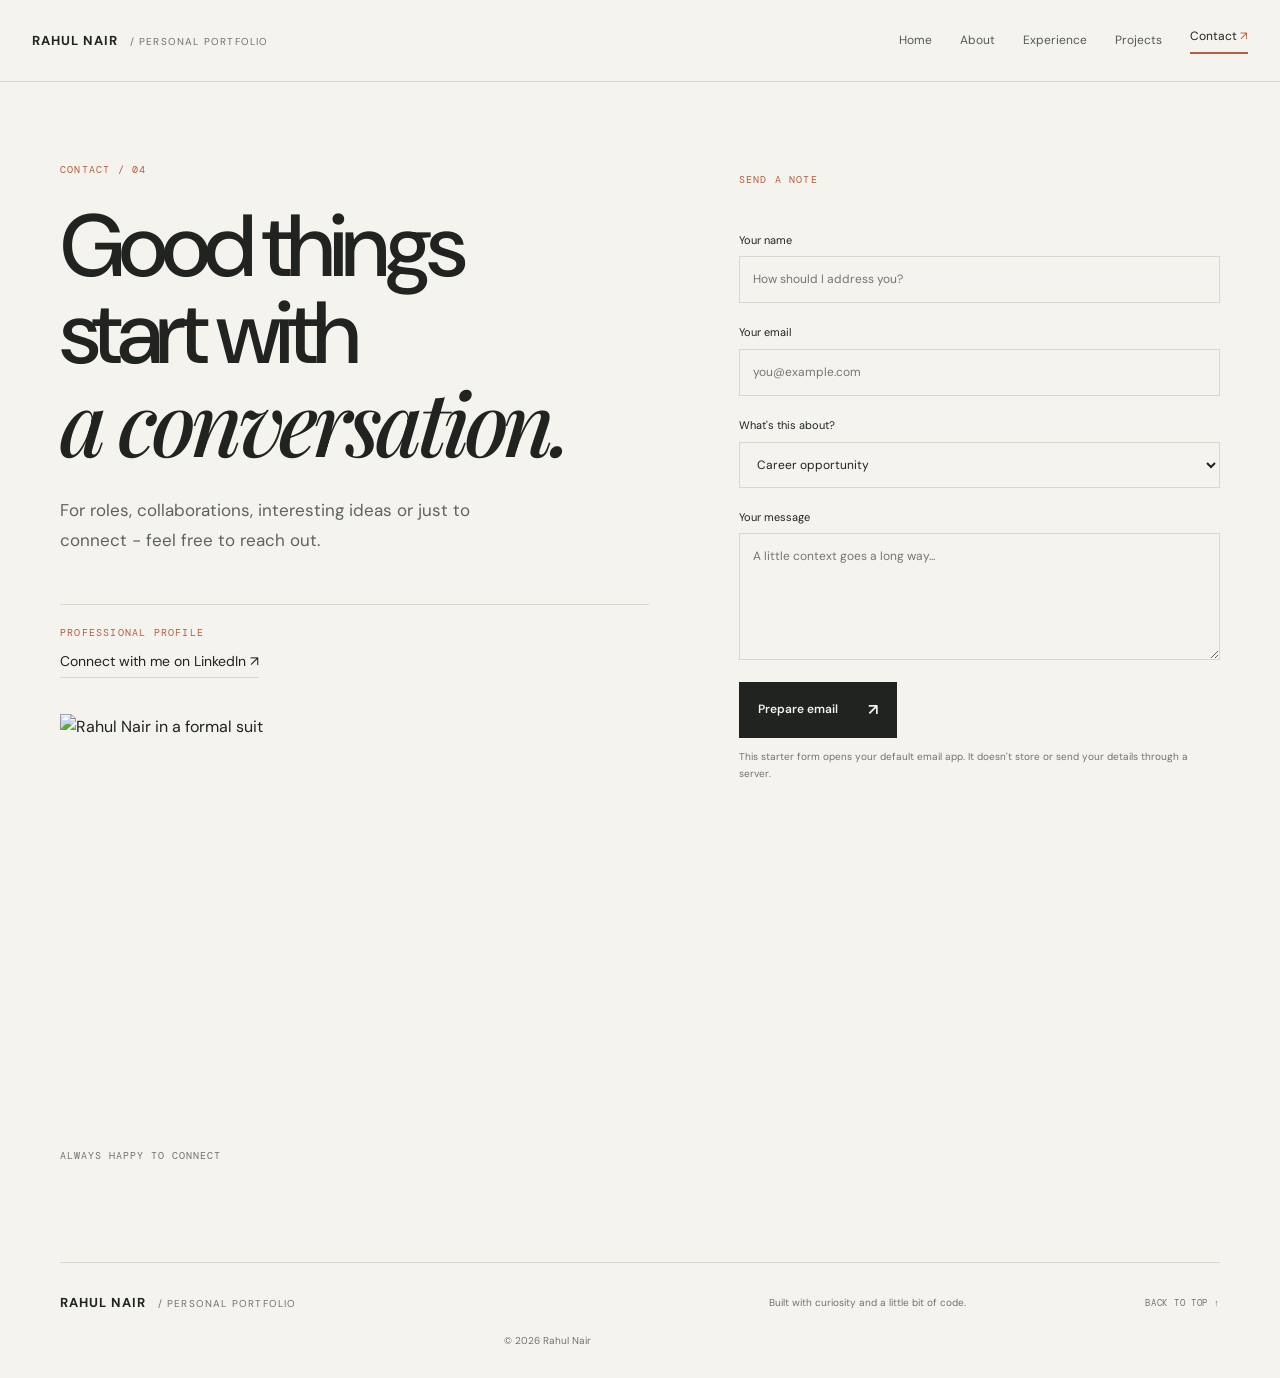
==== contact.html @ b7f95f5c "Add files via upload" ====
<!doctype html><html lang="en"><head><meta charset="utf-8"><meta name="viewport" content="width=device-width, initial-scale=1"><meta name="description" content="Contact Rahul Nair about opportunities, projects and ideas."><title>Contact - Rahul Nair</title><link rel="stylesheet" href="styles.css"><script defer src="script.js"></script></head><body>
<header class="site-header"><a class="wordmark" href="index.html">RAHUL NAIR<span> / PERSONAL PORTFOLIO</span></a><button class="menu-toggle" aria-label="Toggle navigation" aria-expanded="false">Menu <span>＋</span></button><nav class="nav"><a href="index.html">Home</a><a href="about.html">About</a><a href="experience.html">Experience</a><a href="projects.html">Projects</a><a class="active" href="contact.html">Contact <span>↗</span></a></nav></header>
<main><section class="page-wrap contact-layout"><div class="contact-intro"><p class="section-kicker">CONTACT / 04</p><h1>Good things<br>start with<br><em>a conversation.</em></h1><p class="page-lede">For roles, collaborations, interesting ideas or just to connect - feel free to reach out.</p><div class="contact-direct"><span>PROFESSIONAL PROFILE</span><a href="https://www.linkedin.com/in/rahul-nair-haridas11820/" target="_blank" rel="noopener noreferrer">Connect with me on LinkedIn ↗</a></div><figure class="contact-photo"><img src="assets/rahul-formal-portrait.jpg" alt="Rahul Nair in a formal suit"><figcaption>Always happy to connect</figcaption></figure></div><div class="contact-form-wrap"><p class="section-kicker">SEND A NOTE</p><form id="contact-form"><label for="name">Your name</label><input id="name" name="name" autocomplete="name" required placeholder="How should I address you?"><label for="email">Your email</label><input id="email" name="email" type="email" autocomplete="email" required placeholder="you@example.com"><label for="topic">What's this about?</label><select id="topic" name="topic"><option>Career opportunity</option><option>Project or collaboration</option><option>Networking</option><option>Something else</option></select><label for="message">Your message</label><textarea id="message" name="message" rows="5" required placeholder="A little context goes a long way..."></textarea><button class="button button-dark" type="submit">Prepare email <span>↗</span></button><p class="form-help">This starter form opens your default email app. It doesn't store or send your details through a server.</p><p id="form-status" class="form-status" role="status"></p></form></div></section></main>
<footer class="site-footer page-wrap"><a class="wordmark" href="index.html">RAHUL NAIR<span> / PERSONAL PORTFOLIO</span></a><p>Built with curiosity and a little bit of code.</p><a href="#top" class="back-top">BACK TO TOP ↑</a><small>© <span data-year></span> Rahul Nair</small></footer></body></html>
---- styles.css ----
@import url('https://fonts.googleapis.com/css2?family=DM+Mono:wght@400;500&family=DM+Sans:wght@400;500;600;700&family=Playfair+Display:ital,wght@0,500;0,600;1,500;1,600&display=swap');
:root{--paper:#f5f3ee;--ink:#20231f;--muted:#6f736b;--line:#d9d8d0;--green:#344a3d;--lime:#d6e3a2;--rust:#b35e40;--serif:'Playfair Display',Georgia,serif;--sans:'DM Sans',Arial,sans-serif;--mono:'DM Mono',monospace}*{box-sizing:border-box}html{scroll-behavior:smooth}body{margin:0;background:var(--paper);color:var(--ink);font-family:var(--sans);line-height:1.65;-webkit-font-smoothing:antialiased}a{color:inherit;text-decoration:none}button,input,select,textarea{font:inherit}.page-wrap{width:min(1160px,calc(100% - 64px));margin-inline:auto}.site-header{height:82px;padding:0 32px;border-bottom:1px solid var(--line);display:flex;align-items:center;justify-content:space-between;gap:24px}.wordmark{font-size:13px;font-weight:700;letter-spacing:.08em;white-space:nowrap}.wordmark span{font-size:10px;color:var(--muted);font-weight:400;letter-spacing:.12em;margin-left:7px}.nav{display:flex;align-items:center;gap:28px;font-size:12px;color:#555a53}.nav a{transition:color .2s}.nav a:hover,.nav a.active{color:var(--ink)}.nav a.active:after{content:'';display:block;height:2px;background:var(--rust);margin-top:5px}.nav a span{color:var(--rust)}.menu-toggle{display:none;background:none;border:0}.hero{padding-top:90px;padding-bottom:34px}.eyebrow,.section-kicker,.hero-note,.timeline-meta,.project-meta,.art-label,.art-foot,.contact-direct>span,.credential>span,.project-status{font-family:var(--mono);font-size:10px;letter-spacing:.12em}.eyebrow{display:flex;align-items:center;gap:10px;color:var(--muted)}.status-dot{width:7px;height:7px;background:#71865c;border-radius:50%;display:inline-block}.hero h1,.page-hero h1,.contact-intro h1{font-size:clamp(56px,8.5vw,112px);font-weight:500;line-height:.99;letter-spacing:-.065em;margin:36px 0 30px}.hero h1 em,.page-hero h1 em,.contact-intro h1 em,h2 em{font-family:var(--serif);font-weight:500;letter-spacing:-.06em}.hero-bottom{display:flex;justify-content:space-between;align-items:flex-end;gap:36px;margin-top:42px}.hero-intro{max-width:430px;color:#565c54;font-size:17px;line-height:1.75;margin:0}.hero-links{display:flex;align-items:center;gap:22px;flex-wrap:wrap}.button{display:inline-flex;align-items:center;justify-content:center;gap:30px;padding:14px 18px;font-size:12px;font-weight:600;border:1px solid var(--ink);transition:background .2s,color .2s,transform .2s}.button span{font-size:16px}.button-dark{background:var(--ink);color:var(--paper)}.button-dark:hover{background:var(--green);transform:translateY(-2px)}.text-link,.arrow-link{font-size:12px;border-bottom:1px solid var(--line);padding-bottom:5px}.text-link span,.arrow-link span{color:var(--rust);margin-left:7px}.hero-note{display:flex;justify-content:space-between;color:#81847b;border-top:1px solid var(--line);padding-top:19px;margin-top:80px}.intro-band{background:var(--green);color:var(--paper);padding:88px 0}.band-grid{display:grid;grid-template-columns:1fr 2fr;gap:50px}.section-kicker{color:var(--rust);margin:0 0 22px}.intro-band .section-kicker{color:var(--lime)}h2{font-size:clamp(35px,5vw,58px);font-weight:500;line-height:1.1;letter-spacing:-.055em;margin:0 0 24px} .intro-band p:not(.section-kicker){max-width:610px;color:#d0d5ce;line-height:1.85}.intro-band .arrow-link{display:inline-block;margin-top:16px;border-color:#738276}.intro-band .arrow-link span{color:var(--lime)}.section-pad{padding-top:100px;padding-bottom:100px}.section-heading{display:flex;justify-content:space-between;align-items:flex-end;gap:40px;margin-bottom:38px}.section-heading h2{margin-bottom:0}.muted{color:var(--muted)}.max-copy{max-width:310px;font-size:14px}.interest-grid{display:grid;grid-template-columns:repeat(3,1fr);border-top:1px solid var(--line);border-bottom:1px solid var(--line)}.interest-card{padding:26px 28px 30px 0;position:relative;min-height:280px}.interest-card+.interest-card{border-left:1px solid var(--line);padding-left:28px}.card-index{font:10px var(--mono);color:var(--rust)}.line-icon{font-size:26px;color:var(--green);margin:26px 0 15px}.interest-card h3,.values-grid h3{font-size:19px;font-weight:600;margin:0 0 10px}.interest-card p,.values-grid p{font-size:13px;color:var(--muted);line-height:1.8;max-width:280px}.interest-card>a{font-size:11px;display:inline-block;margin-top:10px}.interest-card>a span{color:var(--rust);margin-left:8px}.quote-band{background:#e8e6de;padding:72px 0}.quote-inner{max-width:850px}.quote-inner blockquote{font:clamp(28px,4vw,46px)/1.3 var(--serif);letter-spacing:-.04em;margin:15px 0 20px;max-width:780px}.closing-cta{display:flex;justify-content:space-between;align-items:center;padding-top:85px;padding-bottom:85px}.closing-cta h2{margin:0}.site-footer{border-top:1px solid var(--line);padding-top:22px;padding-bottom:28px;display:grid;grid-template-columns:1fr 1fr auto;align-items:center;gap:12px}.site-footer p,.site-footer small{font-size:10px;color:var(--muted)}.site-footer p{text-align:center}.site-footer small{text-align:right}.back-top{font:9px var(--mono);letter-spacing:.08em;color:var(--muted)}.page-hero{padding-top:92px;padding-bottom:65px;border-bottom:1px solid var(--line)}.page-hero h1{font-size:clamp(54px,7vw,88px);margin:22px 0}.page-lede{max-width:600px;font-size:17px;color:#5e635b;line-height:1.8}.two-column-section{display:grid;grid-template-columns:1fr 2fr;gap:50px;padding-top:75px;padding-bottom:95px}.prose{max-width:700px}.prose p{color:#5c6159;font-size:15px;line-height:1.95}.prose .lead-paragraph{font:clamp(23px,3vw,32px)/1.5 var(--serif);color:var(--ink);margin-top:0}.soft-section{background:#ebe9e1}.values-grid{display:grid;grid-template-columns:repeat(3,1fr);gap:36px;margin-top:36px}.values-grid article{border-top:1px solid #c9c9bf;padding-top:18px}.values-grid article>span{font:10px var(--mono);color:var(--rust)}.values-grid h3{margin-top:28px}.section-pad>.button{margin-top:36px}.timeline-section{display:grid;grid-template-columns:1fr 2fr;gap:50px;padding-top:75px;padding-bottom:90px}.timeline-label .muted{font-size:13px}.timeline-item{padding:0 0 35px;margin-bottom:35px;border-bottom:1px solid var(--line)}.timeline-item:last-child{margin-bottom:0}.timeline-meta{display:flex;justify-content:space-between;gap:18px;color:var(--rust);font-size:9px}.timeline-item h2{font-size:28px;letter-spacing:-.04em;margin:18px 0 10px}.timeline-item .at{font:italic 20px var(--serif);color:var(--muted)}.timeline-item p,.timeline-item li{font-size:13px;color:#62675f;line-height:1.85}.timeline-item ul{padding-left:18px}.credentials-grid{display:grid;grid-template-columns:1fr 1fr;gap:60px;margin-top:35px}.credentials-grid h2{font-size:28px}.credential{border-top:1px solid #c9c9bf;padding:16px 0}.credential>span{color:var(--rust)}.credential h3{font-size:16px;font-weight:600;margin:8px 0}.credential p{font-size:13px;color:var(--muted);margin:0;line-height:1.7}.note-box{font-size:12px;color:#656a61;background:#f5f3ee;border-left:2px solid var(--rust);padding:15px 18px;margin-top:30px}.projects-grid{display:grid;grid-template-columns:1fr 1fr;gap:24px;padding-top:55px;padding-bottom:60px}.project-card{border:1px solid var(--line);background:#f8f7f2}.project-feature{grid-column:span 2;display:grid;grid-template-columns:1fr 1fr}.project-art{min-height:270px;position:relative;overflow:hidden;padding:20px;display:flex;flex-direction:column;justify-content:space-between;color:#f4f1e8}.art-forest{background:#344a3d;min-height:360px}.art-paper{background:#d9d2bf;color:#28352d}.art-blue{background:#b7c6c4;color:#233a3d}.art-rust{background:#a95e43;min-height:270px}.art-label,.art-foot{font-size:9px}.art-foot{align-self:flex-end}.chart-motif{height:140px;display:flex;align-items:flex-end;gap:8px;padding:0 10px;border-bottom:1px solid #829286}.chart-motif i{display:block;flex:1;background:#d6e3a2;opacity:.85}.chart-motif i:nth-child(1){height:25%}.chart-motif i:nth-child(2){height:38%}.chart-motif i:nth-child(3){height:31%}.chart-motif i:nth-child(4){height:60%}.chart-motif i:nth-child(5){height:48%}.chart-motif i:nth-child(6){height:72%}.chart-motif i:nth-child(7){height:58%}.chart-motif i:nth-child(8){height:87%}.chart-motif i:nth-child(9){height:100%}.paper-lines{width:75%;background:#f2eee3;padding:20px;color:#344a3d;box-shadow:8px 8px 0 #bcb4a0;display:flex;flex-direction:column;gap:7px;align-self:center}.paper-lines b{font:italic 42px var(--serif)}.paper-lines span{font:10px var(--mono)}.paper-lines hr{border:0;border-top:1px solid #d4d0c4;width:100%}.paper-lines strong{font:10px var(--mono);letter-spacing:.1em}.dashboard-motif{display:grid;grid-template-columns:1fr 1fr;gap:10px;width:85%;height:140px;align-self:center}.dashboard-motif div{border:1px solid #6f8885;background:linear-gradient(145deg,transparent 50%,#78928d 50%,#78928d 53%,transparent 53%)}.dashboard-motif div:nth-child(2){background:repeating-linear-gradient(90deg,#78928d 0 7px,transparent 7px 15px)}.dashboard-motif div:nth-child(3){border-radius:50%;background:conic-gradient(#78928d 0 40%,transparent 40%)}.bond-motif{display:flex;align-items:center;justify-content:center;gap:14px;flex-wrap:wrap}.bond-motif span{border:1px solid #e4b7a3;border-radius:50%;width:68px;height:68px;display:grid;place-items:center;font:17px var(--serif)}.project-copy{padding:24px}.project-feature .project-copy{padding:36px;display:flex;flex-direction:column;justify-content:center}.project-meta{display:flex;justify-content:space-between;gap:10px;color:var(--rust);font-size:8px}.project-copy h2{font-size:25px;margin:20px 0 10px}.project-copy p{font-size:13px;color:var(--muted);line-height:1.85}.tag-row{display:flex;gap:7px;flex-wrap:wrap;margin:18px 0}.tag-row span{font:9px var(--mono);border:1px solid var(--line);padding:5px 8px;color:#5f645c}.project-status{font-size:8px!important;line-height:1.7!important;color:#888a80!important}.project-note{border-top:1px solid var(--line);padding-top:25px;padding-bottom:75px;display:grid;grid-template-columns:1fr 2fr;gap:50px}.project-note p:last-child{max-width:680px;font-size:13px;color:var(--muted);line-height:1.9;margin:0}.contact-layout{display:grid;grid-template-columns:1.1fr .9fr;gap:90px;padding-top:80px;padding-bottom:100px}.contact-intro h1{font-size:clamp(54px,7vw,88px);margin:24px 0}.contact-intro .page-lede{max-width:430px}.contact-direct{border-top:1px solid var(--line);margin-top:48px;padding-top:20px;display:flex;flex-direction:column;align-items:flex-start;gap:8px}.contact-direct>span{color:var(--rust)}.contact-direct>a{font-size:14px;border-bottom:1px solid var(--line);padding-bottom:4px}.note-inline{font-size:10px;color:#8a8c84;margin:0}.contact-form-wrap{padding-top:10px}.contact-form-wrap form{display:flex;flex-direction:column}.contact-form-wrap label{font-size:11px;margin:20px 0 7px}.contact-form-wrap input,.contact-form-wrap select,.contact-form-wrap textarea{width:100%;border:1px solid var(--line);background:transparent;border-radius:0;padding:13px;color:var(--ink);outline:none;font-size:12px}.contact-form-wrap input:focus,.contact-form-wrap select:focus,.contact-form-wrap textarea:focus{border-color:var(--green)}.contact-form-wrap textarea{resize:vertical}.contact-form-wrap .button{align-self:flex-start;margin-top:22px;cursor:pointer}.form-help,.form-status{font-size:10px;color:var(--muted);line-height:1.7}.form-status{color:var(--green)}
@media(max-width:760px){.page-wrap{width:min(100% - 36px,600px)}.site-header{height:70px;padding:0 18px;position:relative}.wordmark{font-size:11px}.wordmark span{display:none}.menu-toggle{display:block;font-size:12px;color:var(--ink);cursor:pointer}.menu-toggle span{margin-left:5px}.nav{display:none;position:absolute;z-index:10;top:69px;left:0;right:0;background:var(--paper);border-bottom:1px solid var(--line);padding:18px;flex-direction:column;align-items:flex-start;gap:16px}.nav.open{display:flex}.nav a.active:after{display:none}.hero{padding-top:62px}.hero h1{font-size:clamp(50px,13vw,78px);margin-top:27px}.hero-bottom,.section-heading,.closing-cta{align-items:flex-start;flex-direction:column}.hero-bottom{gap:25px}.hero-intro{font-size:15px}.hero-links{gap:15px}.hero-note{font-size:8px;gap:12px;flex-wrap:wrap;margin-top:54px}.intro-band{padding:62px 0}.band-grid,.two-column-section,.timeline-section,.project-note{grid-template-columns:1fr;gap:24px}.section-pad{padding-top:65px;padding-bottom:65px}.interest-grid,.values-grid{grid-template-columns:1fr}.interest-card,.interest-card+.interest-card{border-left:0;border-bottom:1px solid var(--line);padding:24px 0;min-height:auto}.interest-card:last-child{border-bottom:0}.line-icon{margin:15px 0 8px}.quote-band{padding:55px 0}.closing-cta{gap:25px;padding-top:60px;padding-bottom:60px}.site-footer{grid-template-columns:1fr auto;gap:8px}.site-footer p{grid-column:1/-1;text-align:left;grid-row:2;margin:4px 0}.site-footer small{grid-column:1/-1;text-align:left}.back-top{justify-self:end}.page-hero{padding-top:62px;padding-bottom:45px}.page-hero h1{font-size:clamp(48px,11vw,70px)}.page-lede{font-size:15px}.two-column-section,.timeline-section{padding-top:55px;padding-bottom:60px}.credentials-grid{grid-template-columns:1fr;gap:25px}.projects-grid{grid-template-columns:1fr;gap:18px;padding-top:35px}.project-feature{grid-column:auto;grid-template-columns:1fr}.project-art,.art-forest{min-height:250px}.project-feature .project-copy{padding:24px}.project-copy h2{font-size:23px}.contact-layout{grid-template-columns:1fr;gap:40px;padding-top:55px;padding-bottom:65px}.contact-intro h1{font-size:clamp(48px,11vw,70px)}.contact-direct{margin-top:30px}.timeline-meta{font-size:8px}.timeline-item h2{font-size:24px}.timeline-item .at{font-size:17px}}

/* Personal photography additions */
.hero-with-photo{display:grid;grid-template-columns:minmax(0,1.3fr) minmax(280px,.7fr);column-gap:56px;align-items:center}
.hero-copy{min-width:0}
.hero-portrait{margin:24px 0 0;justify-self:end;width:min(100%,360px)}
.hero-portrait img{display:block;width:100%;aspect-ratio:4/5;object-fit:cover;object-position:center 25%;filter:saturate(.92)}
.hero-portrait figcaption,.photo-card figcaption{font-family:var(--mono);font-size:10px;letter-spacing:.1em;text-transform:uppercase;color:var(--muted);padding-top:10px}
.hero-with-photo .hero-note{grid-column:1/-1}
.photo-grid{display:grid;grid-template-columns:repeat(3,minmax(0,1fr));gap:18px;align-items:start}
.photo-card{margin:0;min-width:0}
.photo-card img{display:block;width:100%;height:300px;object-fit:cover;object-position:center 25%;background:#e4e1d9}
.photo-card.photo-tall img{height:420px}
.photo-card:nth-child(2) img{object-position:center 20%}
.photo-card:nth-child(4) img{object-position:center 25%}
.photo-section{padding-top:80px}
@media(max-width:760px){.hero-with-photo{display:flex;flex-direction:column;align-items:stretch}.hero-portrait{width:min(100%,420px);margin:40px auto 0;align-self:center}.hero-with-photo .hero-note{width:100%;gap:12px;flex-wrap:wrap}.photo-grid{grid-template-columns:repeat(2,minmax(0,1fr));gap:14px}.photo-card img,.photo-card.photo-tall img{height:260px}}
@media(max-width:460px){.photo-grid{grid-template-columns:1fr 1fr}.photo-card img,.photo-card.photo-tall img{height:220px}}


/* Photo placements: integrated into page sections rather than a standalone gallery */
.about-story-layout{display:grid;grid-template-columns:minmax(220px,.8fr) minmax(0,1.5fr);gap:64px;padding-top:75px;padding-bottom:95px;align-items:start}
.about-photo-panel img{display:block;width:100%;max-height:460px;aspect-ratio:3/4;object-fit:cover;object-position:center 22%;border-radius:2px}
.about-photo-panel .section-kicker{margin-top:14px}
.side-photo{margin:28px 0 0;max-width:320px}
.side-photo img{display:block;width:100%;aspect-ratio:4/5;object-fit:cover;object-position:center 20%}
.side-photo figcaption,.contact-photo figcaption{font:10px var(--mono);letter-spacing:.1em;text-transform:uppercase;color:var(--muted);padding-top:10px}
.project-note{align-items:start}
.project-side-photo{margin:0;max-width:250px}
.contact-photo{margin:36px 0 0;max-width:340px}
.contact-photo img{display:block;width:100%;aspect-ratio:4/5;object-fit:cover;object-position:center 22%}
@media(max-width:760px){.about-story-layout{grid-template-columns:1fr;gap:28px;padding-top:55px;padding-bottom:60px}.about-photo-panel img{max-width:360px;max-height:none}.side-photo{max-width:260px;margin-top:24px}.project-side-photo{max-width:220px}.contact-photo{max-width:300px;margin-top:28px}}
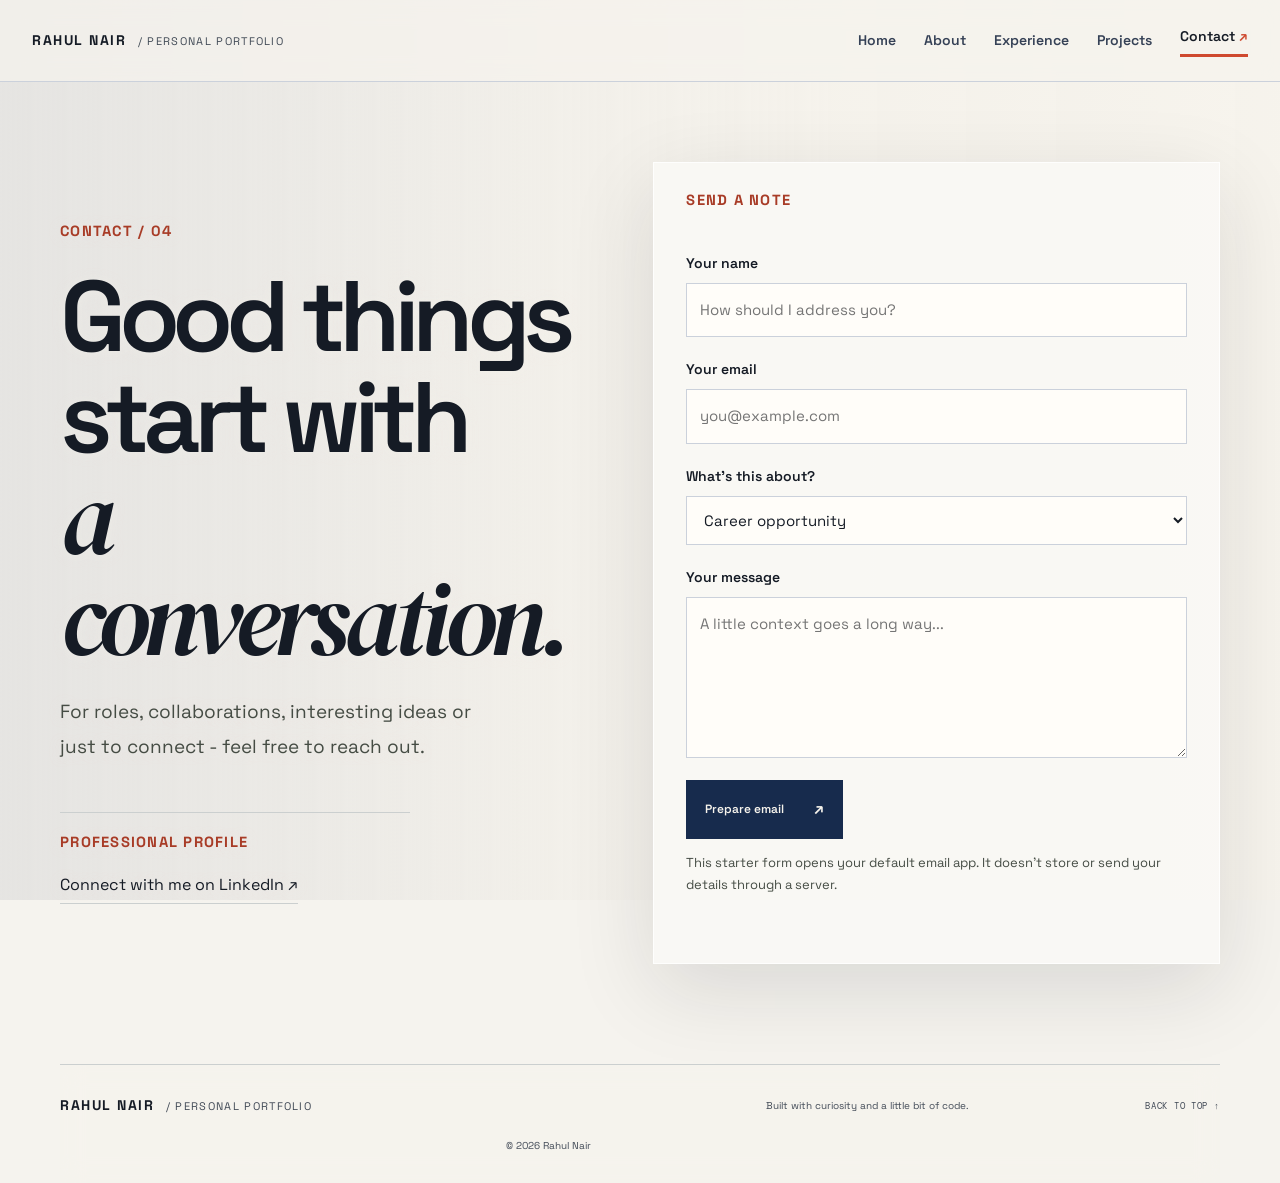
==== commit 711f01b1: "Add files via upload" ====
--- a/contact.html
+++ b/contact.html
@@ -1,4 +1,4 @@
-<!doctype html><html lang="en"><head><meta charset="utf-8"><meta name="viewport" content="width=device-width, initial-scale=1"><meta name="description" content="Contact Rahul Nair about opportunities, projects and ideas."><title>Contact - Rahul Nair</title><link rel="stylesheet" href="styles.css"><script defer src="script.js"></script></head><body>
+<!doctype html><html lang="en"><head><meta charset="utf-8"><meta name="viewport" content="width=device-width, initial-scale=1"><meta name="description" content="Contact Rahul Nair about opportunities, projects and ideas."><title>Contact - Rahul Nair</title><link rel="stylesheet" href="styles.css"><script defer src="script.js"></script></head><body class="contact-page">
 <header class="site-header"><a class="wordmark" href="index.html">RAHUL NAIR<span> / PERSONAL PORTFOLIO</span></a><button class="menu-toggle" aria-label="Toggle navigation" aria-expanded="false">Menu <span>＋</span></button><nav class="nav"><a href="index.html">Home</a><a href="about.html">About</a><a href="experience.html">Experience</a><a href="projects.html">Projects</a><a class="active" href="contact.html">Contact <span>↗</span></a></nav></header>
-<main><section class="page-wrap contact-layout"><div class="contact-intro"><p class="section-kicker">CONTACT / 04</p><h1>Good things<br>start with<br><em>a conversation.</em></h1><p class="page-lede">For roles, collaborations, interesting ideas or just to connect - feel free to reach out.</p><div class="contact-direct"><span>PROFESSIONAL PROFILE</span><a href="https://www.linkedin.com/in/rahul-nair-haridas11820/" target="_blank" rel="noopener noreferrer">Connect with me on LinkedIn ↗</a></div><figure class="contact-photo"><img src="assets/rahul-formal-portrait.jpg" alt="Rahul Nair in a formal suit"><figcaption>Always happy to connect</figcaption></figure></div><div class="contact-form-wrap"><p class="section-kicker">SEND A NOTE</p><form id="contact-form"><label for="name">Your name</label><input id="name" name="name" autocomplete="name" required placeholder="How should I address you?"><label for="email">Your email</label><input id="email" name="email" type="email" autocomplete="email" required placeholder="you@example.com"><label for="topic">What's this about?</label><select id="topic" name="topic"><option>Career opportunity</option><option>Project or collaboration</option><option>Networking</option><option>Something else</option></select><label for="message">Your message</label><textarea id="message" name="message" rows="5" required placeholder="A little context goes a long way..."></textarea><button class="button button-dark" type="submit">Prepare email <span>↗</span></button><p class="form-help">This starter form opens your default email app. It doesn't store or send your details through a server.</p><p id="form-status" class="form-status" role="status"></p></form></div></section></main>
+<main><section class="page-wrap contact-layout"><div class="contact-intro"><p class="section-kicker">CONTACT / 04</p><h1>Good things<br>start with<br><em>a conversation.</em></h1><p class="page-lede">For roles, collaborations, interesting ideas or just to connect - feel free to reach out.</p><div class="contact-direct"><span>PROFESSIONAL PROFILE</span><a href="https://www.linkedin.com/in/rahul-nair-haridas11820/" target="_blank" rel="noopener noreferrer">Connect with me on LinkedIn ↗</a></div></div><div class="contact-form-wrap"><p class="section-kicker">SEND A NOTE</p><form id="contact-form"><label for="name">Your name</label><input id="name" name="name" autocomplete="name" required placeholder="How should I address you?"><label for="email">Your email</label><input id="email" name="email" type="email" autocomplete="email" required placeholder="you@example.com"><label for="topic">What's this about?</label><select id="topic" name="topic"><option>Career opportunity</option><option>Project or collaboration</option><option>Networking</option><option>Something else</option></select><label for="message">Your message</label><textarea id="message" name="message" rows="5" required placeholder="A little context goes a long way..."></textarea><button class="button button-dark" type="submit">Prepare email <span>↗</span></button><p class="form-help">This starter form opens your default email app. It doesn't store or send your details through a server.</p><p id="form-status" class="form-status" role="status"></p></form></div></section></main>
 <footer class="site-footer page-wrap"><a class="wordmark" href="index.html">RAHUL NAIR<span> / PERSONAL PORTFOLIO</span></a><p>Built with curiosity and a little bit of code.</p><a href="#top" class="back-top">BACK TO TOP ↑</a><small>© <span data-year></span> Rahul Nair</small></footer></body></html>
--- a/styles.css
+++ b/styles.css
@@ -1,5 +1,5 @@
-@import url('https://fonts.googleapis.com/css2?family=DM+Mono:wght@400;500&family=DM+Sans:wght@400;500;600;700&family=Playfair+Display:ital,wght@0,500;0,600;1,500;1,600&display=swap');
-:root{--paper:#f5f3ee;--ink:#20231f;--muted:#6f736b;--line:#d9d8d0;--green:#344a3d;--lime:#d6e3a2;--rust:#b35e40;--serif:'Playfair Display',Georgia,serif;--sans:'DM Sans',Arial,sans-serif;--mono:'DM Mono',monospace}*{box-sizing:border-box}html{scroll-behavior:smooth}body{margin:0;background:var(--paper);color:var(--ink);font-family:var(--sans);line-height:1.65;-webkit-font-smoothing:antialiased}a{color:inherit;text-decoration:none}button,input,select,textarea{font:inherit}.page-wrap{width:min(1160px,calc(100% - 64px));margin-inline:auto}.site-header{height:82px;padding:0 32px;border-bottom:1px solid var(--line);display:flex;align-items:center;justify-content:space-between;gap:24px}.wordmark{font-size:13px;font-weight:700;letter-spacing:.08em;white-space:nowrap}.wordmark span{font-size:10px;color:var(--muted);font-weight:400;letter-spacing:.12em;margin-left:7px}.nav{display:flex;align-items:center;gap:28px;font-size:12px;color:#555a53}.nav a{transition:color .2s}.nav a:hover,.nav a.active{color:var(--ink)}.nav a.active:after{content:'';display:block;height:2px;background:var(--rust);margin-top:5px}.nav a span{color:var(--rust)}.menu-toggle{display:none;background:none;border:0}.hero{padding-top:90px;padding-bottom:34px}.eyebrow,.section-kicker,.hero-note,.timeline-meta,.project-meta,.art-label,.art-foot,.contact-direct>span,.credential>span,.project-status{font-family:var(--mono);font-size:10px;letter-spacing:.12em}.eyebrow{display:flex;align-items:center;gap:10px;color:var(--muted)}.status-dot{width:7px;height:7px;background:#71865c;border-radius:50%;display:inline-block}.hero h1,.page-hero h1,.contact-intro h1{font-size:clamp(56px,8.5vw,112px);font-weight:500;line-height:.99;letter-spacing:-.065em;margin:36px 0 30px}.hero h1 em,.page-hero h1 em,.contact-intro h1 em,h2 em{font-family:var(--serif);font-weight:500;letter-spacing:-.06em}.hero-bottom{display:flex;justify-content:space-between;align-items:flex-end;gap:36px;margin-top:42px}.hero-intro{max-width:430px;color:#565c54;font-size:17px;line-height:1.75;margin:0}.hero-links{display:flex;align-items:center;gap:22px;flex-wrap:wrap}.button{display:inline-flex;align-items:center;justify-content:center;gap:30px;padding:14px 18px;font-size:12px;font-weight:600;border:1px solid var(--ink);transition:background .2s,color .2s,transform .2s}.button span{font-size:16px}.button-dark{background:var(--ink);color:var(--paper)}.button-dark:hover{background:var(--green);transform:translateY(-2px)}.text-link,.arrow-link{font-size:12px;border-bottom:1px solid var(--line);padding-bottom:5px}.text-link span,.arrow-link span{color:var(--rust);margin-left:7px}.hero-note{display:flex;justify-content:space-between;color:#81847b;border-top:1px solid var(--line);padding-top:19px;margin-top:80px}.intro-band{background:var(--green);color:var(--paper);padding:88px 0}.band-grid{display:grid;grid-template-columns:1fr 2fr;gap:50px}.section-kicker{color:var(--rust);margin:0 0 22px}.intro-band .section-kicker{color:var(--lime)}h2{font-size:clamp(35px,5vw,58px);font-weight:500;line-height:1.1;letter-spacing:-.055em;margin:0 0 24px} .intro-band p:not(.section-kicker){max-width:610px;color:#d0d5ce;line-height:1.85}.intro-band .arrow-link{display:inline-block;margin-top:16px;border-color:#738276}.intro-band .arrow-link span{color:var(--lime)}.section-pad{padding-top:100px;padding-bottom:100px}.section-heading{display:flex;justify-content:space-between;align-items:flex-end;gap:40px;margin-bottom:38px}.section-heading h2{margin-bottom:0}.muted{color:var(--muted)}.max-copy{max-width:310px;font-size:14px}.interest-grid{display:grid;grid-template-columns:repeat(3,1fr);border-top:1px solid var(--line);border-bottom:1px solid var(--line)}.interest-card{padding:26px 28px 30px 0;position:relative;min-height:280px}.interest-card+.interest-card{border-left:1px solid var(--line);padding-left:28px}.card-index{font:10px var(--mono);color:var(--rust)}.line-icon{font-size:26px;color:var(--green);margin:26px 0 15px}.interest-card h3,.values-grid h3{font-size:19px;font-weight:600;margin:0 0 10px}.interest-card p,.values-grid p{font-size:13px;color:var(--muted);line-height:1.8;max-width:280px}.interest-card>a{font-size:11px;display:inline-block;margin-top:10px}.interest-card>a span{color:var(--rust);margin-left:8px}.quote-band{background:#e8e6de;padding:72px 0}.quote-inner{max-width:850px}.quote-inner blockquote{font:clamp(28px,4vw,46px)/1.3 var(--serif);letter-spacing:-.04em;margin:15px 0 20px;max-width:780px}.closing-cta{display:flex;justify-content:space-between;align-items:center;padding-top:85px;padding-bottom:85px}.closing-cta h2{margin:0}.site-footer{border-top:1px solid var(--line);padding-top:22px;padding-bottom:28px;display:grid;grid-template-columns:1fr 1fr auto;align-items:center;gap:12px}.site-footer p,.site-footer small{font-size:10px;color:var(--muted)}.site-footer p{text-align:center}.site-footer small{text-align:right}.back-top{font:9px var(--mono);letter-spacing:.08em;color:var(--muted)}.page-hero{padding-top:92px;padding-bottom:65px;border-bottom:1px solid var(--line)}.page-hero h1{font-size:clamp(54px,7vw,88px);margin:22px 0}.page-lede{max-width:600px;font-size:17px;color:#5e635b;line-height:1.8}.two-column-section{display:grid;grid-template-columns:1fr 2fr;gap:50px;padding-top:75px;padding-bottom:95px}.prose{max-width:700px}.prose p{color:#5c6159;font-size:15px;line-height:1.95}.prose .lead-paragraph{font:clamp(23px,3vw,32px)/1.5 var(--serif);color:var(--ink);margin-top:0}.soft-section{background:#ebe9e1}.values-grid{display:grid;grid-template-columns:repeat(3,1fr);gap:36px;margin-top:36px}.values-grid article{border-top:1px solid #c9c9bf;padding-top:18px}.values-grid article>span{font:10px var(--mono);color:var(--rust)}.values-grid h3{margin-top:28px}.section-pad>.button{margin-top:36px}.timeline-section{display:grid;grid-template-columns:1fr 2fr;gap:50px;padding-top:75px;padding-bottom:90px}.timeline-label .muted{font-size:13px}.timeline-item{padding:0 0 35px;margin-bottom:35px;border-bottom:1px solid var(--line)}.timeline-item:last-child{margin-bottom:0}.timeline-meta{display:flex;justify-content:space-between;gap:18px;color:var(--rust);font-size:9px}.timeline-item h2{font-size:28px;letter-spacing:-.04em;margin:18px 0 10px}.timeline-item .at{font:italic 20px var(--serif);color:var(--muted)}.timeline-item p,.timeline-item li{font-size:13px;color:#62675f;line-height:1.85}.timeline-item ul{padding-left:18px}.credentials-grid{display:grid;grid-template-columns:1fr 1fr;gap:60px;margin-top:35px}.credentials-grid h2{font-size:28px}.credential{border-top:1px solid #c9c9bf;padding:16px 0}.credential>span{color:var(--rust)}.credential h3{font-size:16px;font-weight:600;margin:8px 0}.credential p{font-size:13px;color:var(--muted);margin:0;line-height:1.7}.note-box{font-size:12px;color:#656a61;background:#f5f3ee;border-left:2px solid var(--rust);padding:15px 18px;margin-top:30px}.projects-grid{display:grid;grid-template-columns:1fr 1fr;gap:24px;padding-top:55px;padding-bottom:60px}.project-card{border:1px solid var(--line);background:#f8f7f2}.project-feature{grid-column:span 2;display:grid;grid-template-columns:1fr 1fr}.project-art{min-height:270px;position:relative;overflow:hidden;padding:20px;display:flex;flex-direction:column;justify-content:space-between;color:#f4f1e8}.art-forest{background:#344a3d;min-height:360px}.art-paper{background:#d9d2bf;color:#28352d}.art-blue{background:#b7c6c4;color:#233a3d}.art-rust{background:#a95e43;min-height:270px}.art-label,.art-foot{font-size:9px}.art-foot{align-self:flex-end}.chart-motif{height:140px;display:flex;align-items:flex-end;gap:8px;padding:0 10px;border-bottom:1px solid #829286}.chart-motif i{display:block;flex:1;background:#d6e3a2;opacity:.85}.chart-motif i:nth-child(1){height:25%}.chart-motif i:nth-child(2){height:38%}.chart-motif i:nth-child(3){height:31%}.chart-motif i:nth-child(4){height:60%}.chart-motif i:nth-child(5){height:48%}.chart-motif i:nth-child(6){height:72%}.chart-motif i:nth-child(7){height:58%}.chart-motif i:nth-child(8){height:87%}.chart-motif i:nth-child(9){height:100%}.paper-lines{width:75%;background:#f2eee3;padding:20px;color:#344a3d;box-shadow:8px 8px 0 #bcb4a0;display:flex;flex-direction:column;gap:7px;align-self:center}.paper-lines b{font:italic 42px var(--serif)}.paper-lines span{font:10px var(--mono)}.paper-lines hr{border:0;border-top:1px solid #d4d0c4;width:100%}.paper-lines strong{font:10px var(--mono);letter-spacing:.1em}.dashboard-motif{display:grid;grid-template-columns:1fr 1fr;gap:10px;width:85%;height:140px;align-self:center}.dashboard-motif div{border:1px solid #6f8885;background:linear-gradient(145deg,transparent 50%,#78928d 50%,#78928d 53%,transparent 53%)}.dashboard-motif div:nth-child(2){background:repeating-linear-gradient(90deg,#78928d 0 7px,transparent 7px 15px)}.dashboard-motif div:nth-child(3){border-radius:50%;background:conic-gradient(#78928d 0 40%,transparent 40%)}.bond-motif{display:flex;align-items:center;justify-content:center;gap:14px;flex-wrap:wrap}.bond-motif span{border:1px solid #e4b7a3;border-radius:50%;width:68px;height:68px;display:grid;place-items:center;font:17px var(--serif)}.project-copy{padding:24px}.project-feature .project-copy{padding:36px;display:flex;flex-direction:column;justify-content:center}.project-meta{display:flex;justify-content:space-between;gap:10px;color:var(--rust);font-size:8px}.project-copy h2{font-size:25px;margin:20px 0 10px}.project-copy p{font-size:13px;color:var(--muted);line-height:1.85}.tag-row{display:flex;gap:7px;flex-wrap:wrap;margin:18px 0}.tag-row span{font:9px var(--mono);border:1px solid var(--line);padding:5px 8px;color:#5f645c}.project-status{font-size:8px!important;line-height:1.7!important;color:#888a80!important}.project-note{border-top:1px solid var(--line);padding-top:25px;padding-bottom:75px;display:grid;grid-template-columns:1fr 2fr;gap:50px}.project-note p:last-child{max-width:680px;font-size:13px;color:var(--muted);line-height:1.9;margin:0}.contact-layout{display:grid;grid-template-columns:1.1fr .9fr;gap:90px;padding-top:80px;padding-bottom:100px}.contact-intro h1{font-size:clamp(54px,7vw,88px);margin:24px 0}.contact-intro .page-lede{max-width:430px}.contact-direct{border-top:1px solid var(--line);margin-top:48px;padding-top:20px;display:flex;flex-direction:column;align-items:flex-start;gap:8px}.contact-direct>span{color:var(--rust)}.contact-direct>a{font-size:14px;border-bottom:1px solid var(--line);padding-bottom:4px}.note-inline{font-size:10px;color:#8a8c84;margin:0}.contact-form-wrap{padding-top:10px}.contact-form-wrap form{display:flex;flex-direction:column}.contact-form-wrap label{font-size:11px;margin:20px 0 7px}.contact-form-wrap input,.contact-form-wrap select,.contact-form-wrap textarea{width:100%;border:1px solid var(--line);background:transparent;border-radius:0;padding:13px;color:var(--ink);outline:none;font-size:12px}.contact-form-wrap input:focus,.contact-form-wrap select:focus,.contact-form-wrap textarea:focus{border-color:var(--green)}.contact-form-wrap textarea{resize:vertical}.contact-form-wrap .button{align-self:flex-start;margin-top:22px;cursor:pointer}.form-help,.form-status{font-size:10px;color:var(--muted);line-height:1.7}.form-status{color:var(--green)}
+@import url('https://fonts.googleapis.com/css2?family=DM+Mono:wght@400;500&family=DM+Serif+Display:ital@0;1&family=Space+Grotesk:wght@400;500;600;700&display=swap');
+:root{--paper:#f7f5f0;--ink:#171d2a;--muted:#4c5667;--line:#d4d8df;--green:#172b4d;--lime:#c8f169;--rust:#e0523d;--serif:'DM Serif Display',Georgia,serif;--sans:'Space Grotesk',Arial,sans-serif;--mono:'DM Mono',monospace}*{box-sizing:border-box}html{scroll-behavior:smooth}body{margin:0;background:var(--paper);color:var(--ink);font-family:var(--sans);line-height:1.65;-webkit-font-smoothing:antialiased}a{color:inherit;text-decoration:none}button,input,select,textarea{font:inherit}.page-wrap{width:min(1160px,calc(100% - 64px));margin-inline:auto}.site-header{height:82px;padding:0 32px;border-bottom:1px solid var(--line);display:flex;align-items:center;justify-content:space-between;gap:24px}.wordmark{font-size:13px;font-weight:700;letter-spacing:.08em;white-space:nowrap}.wordmark span{font-size:10px;color:var(--muted);font-weight:400;letter-spacing:.12em;margin-left:7px}.nav{display:flex;align-items:center;gap:28px;font-size:12px;color:#555a53}.nav a{transition:color .2s}.nav a:hover,.nav a.active{color:var(--ink)}.nav a.active:after{content:'';display:block;height:2px;background:var(--rust);margin-top:5px}.nav a span{color:var(--rust)}.menu-toggle{display:none;background:none;border:0}.hero{padding-top:90px;padding-bottom:34px}.eyebrow,.section-kicker,.hero-note,.timeline-meta,.project-meta,.art-label,.art-foot,.contact-direct>span,.credential>span,.project-status{font-family:var(--mono);font-size:10px;letter-spacing:.12em}.eyebrow{display:flex;align-items:center;gap:10px;color:var(--muted)}.status-dot{width:7px;height:7px;background:#71865c;border-radius:50%;display:inline-block}.hero h1,.page-hero h1,.contact-intro h1{font-size:clamp(56px,8.5vw,112px);font-weight:500;line-height:.99;letter-spacing:-.065em;margin:36px 0 30px}.hero h1 em,.page-hero h1 em,.contact-intro h1 em,h2 em{font-family:var(--serif);font-weight:500;letter-spacing:-.06em}.hero-bottom{display:flex;justify-content:space-between;align-items:flex-end;gap:36px;margin-top:42px}.hero-intro{max-width:430px;color:#565c54;font-size:17px;line-height:1.75;margin:0}.hero-links{display:flex;align-items:center;gap:22px;flex-wrap:wrap}.button{display:inline-flex;align-items:center;justify-content:center;gap:30px;padding:14px 18px;font-size:12px;font-weight:600;border:1px solid var(--ink);transition:background .2s,color .2s,transform .2s}.button span{font-size:16px}.button-dark{background:var(--ink);color:var(--paper)}.button-dark:hover{background:var(--green);transform:translateY(-2px)}.text-link,.arrow-link{font-size:12px;border-bottom:1px solid var(--line);padding-bottom:5px}.text-link span,.arrow-link span{color:var(--rust);margin-left:7px}.hero-note{display:flex;justify-content:space-between;color:#81847b;border-top:1px solid var(--line);padding-top:19px;margin-top:80px}.intro-band{background:var(--green);color:var(--paper);padding:88px 0}.band-grid{display:grid;grid-template-columns:1fr 2fr;gap:50px}.section-kicker{color:var(--rust);margin:0 0 22px}.intro-band .section-kicker{color:var(--lime)}h2{font-size:clamp(35px,5vw,58px);font-weight:500;line-height:1.1;letter-spacing:-.055em;margin:0 0 24px} .intro-band p:not(.section-kicker){max-width:610px;color:#d0d5ce;line-height:1.85}.intro-band .arrow-link{display:inline-block;margin-top:16px;border-color:#738276}.intro-band .arrow-link span{color:var(--lime)}.section-pad{padding-top:100px;padding-bottom:100px}.section-heading{display:flex;justify-content:space-between;align-items:flex-end;gap:40px;margin-bottom:38px}.section-heading h2{margin-bottom:0}.muted{color:var(--muted)}.max-copy{max-width:310px;font-size:14px}.interest-grid{display:grid;grid-template-columns:repeat(3,1fr);border-top:1px solid var(--line);border-bottom:1px solid var(--line)}.interest-card{padding:26px 28px 30px 0;position:relative;min-height:280px}.interest-card+.interest-card{border-left:1px solid var(--line);padding-left:28px}.card-index{font:10px var(--mono);color:var(--rust)}.line-icon{font-size:26px;color:var(--green);margin:26px 0 15px}.interest-card h3,.values-grid h3{font-size:19px;font-weight:600;margin:0 0 10px}.interest-card p,.values-grid p{font-size:13px;color:var(--muted);line-height:1.8;max-width:280px}.interest-card>a{font-size:11px;display:inline-block;margin-top:10px}.interest-card>a span{color:var(--rust);margin-left:8px}.quote-band{background:#e8e6de;padding:72px 0}.quote-inner{max-width:850px}.quote-inner blockquote{font:clamp(28px,4vw,46px)/1.3 var(--serif);letter-spacing:-.04em;margin:15px 0 20px;max-width:780px}.closing-cta{display:flex;justify-content:space-between;align-items:center;padding-top:85px;padding-bottom:85px}.closing-cta h2{margin:0}.site-footer{border-top:1px solid var(--line);padding-top:22px;padding-bottom:28px;display:grid;grid-template-columns:1fr 1fr auto;align-items:center;gap:12px}.site-footer p,.site-footer small{font-size:10px;color:var(--muted)}.site-footer p{text-align:center}.site-footer small{text-align:right}.back-top{font:9px var(--mono);letter-spacing:.08em;color:var(--muted)}.page-hero{padding-top:92px;padding-bottom:65px;border-bottom:1px solid var(--line)}.page-hero h1{font-size:clamp(54px,7vw,88px);margin:22px 0}.page-lede{max-width:600px;font-size:17px;color:#5e635b;line-height:1.8}.two-column-section{display:grid;grid-template-columns:1fr 2fr;gap:50px;padding-top:75px;padding-bottom:95px}.prose{max-width:700px}.prose p{color:#5c6159;font-size:15px;line-height:1.95}.prose .lead-paragraph{font:clamp(23px,3vw,32px)/1.5 var(--serif);color:var(--ink);margin-top:0}.soft-section{background:#ebe9e1}.values-grid{display:grid;grid-template-columns:repeat(3,1fr);gap:36px;margin-top:36px}.values-grid article{border-top:1px solid #c9c9bf;padding-top:18px}.values-grid article>span{font:10px var(--mono);color:var(--rust)}.values-grid h3{margin-top:28px}.section-pad>.button{margin-top:36px}.timeline-section{display:grid;grid-template-columns:1fr 2fr;gap:50px;padding-top:75px;padding-bottom:90px}.timeline-label .muted{font-size:13px}.timeline-item{padding:0 0 35px;margin-bottom:35px;border-bottom:1px solid var(--line)}.timeline-item:last-child{margin-bottom:0}.timeline-meta{display:flex;justify-content:space-between;gap:18px;color:var(--rust);font-size:9px}.timeline-item h2{font-size:28px;letter-spacing:-.04em;margin:18px 0 10px}.timeline-item .at{font:italic 20px var(--serif);color:var(--muted)}.timeline-item p,.timeline-item li{font-size:13px;color:#62675f;line-height:1.85}.timeline-item ul{padding-left:18px}.credentials-grid{display:grid;grid-template-columns:1fr 1fr;gap:60px;margin-top:35px}.credentials-grid h2{font-size:28px}.credential{border-top:1px solid #c9c9bf;padding:16px 0}.credential>span{color:var(--rust)}.credential h3{font-size:16px;font-weight:600;margin:8px 0}.credential p{font-size:13px;color:var(--muted);margin:0;line-height:1.7}.note-box{font-size:12px;color:#656a61;background:#f5f3ee;border-left:2px solid var(--rust);padding:15px 18px;margin-top:30px}.projects-grid{display:grid;grid-template-columns:1fr 1fr;gap:24px;padding-top:55px;padding-bottom:60px}.project-card{border:1px solid var(--line);background:#f8f7f2}.project-feature{grid-column:span 2;display:grid;grid-template-columns:1fr 1fr}.project-art{min-height:270px;position:relative;overflow:hidden;padding:20px;display:flex;flex-direction:column;justify-content:space-between;color:#f4f1e8}.art-forest{background:#344a3d;min-height:360px}.art-paper{background:#d9d2bf;color:#28352d}.art-blue{background:#b7c6c4;color:#233a3d}.art-rust{background:#a95e43;min-height:270px}.art-label,.art-foot{font-size:9px}.art-foot{align-self:flex-end}.chart-motif{height:140px;display:flex;align-items:flex-end;gap:8px;padding:0 10px;border-bottom:1px solid #829286}.chart-motif i{display:block;flex:1;background:#d6e3a2;opacity:.85}.chart-motif i:nth-child(1){height:25%}.chart-motif i:nth-child(2){height:38%}.chart-motif i:nth-child(3){height:31%}.chart-motif i:nth-child(4){height:60%}.chart-motif i:nth-child(5){height:48%}.chart-motif i:nth-child(6){height:72%}.chart-motif i:nth-child(7){height:58%}.chart-motif i:nth-child(8){height:87%}.chart-motif i:nth-child(9){height:100%}.paper-lines{width:75%;background:#f2eee3;padding:20px;color:#344a3d;box-shadow:8px 8px 0 #bcb4a0;display:flex;flex-direction:column;gap:7px;align-self:center}.paper-lines b{font:italic 42px var(--serif)}.paper-lines span{font:10px var(--mono)}.paper-lines hr{border:0;border-top:1px solid #d4d0c4;width:100%}.paper-lines strong{font:10px var(--mono);letter-spacing:.1em}.dashboard-motif{display:grid;grid-template-columns:1fr 1fr;gap:10px;width:85%;height:140px;align-self:center}.dashboard-motif div{border:1px solid #6f8885;background:linear-gradient(145deg,transparent 50%,#78928d 50%,#78928d 53%,transparent 53%)}.dashboard-motif div:nth-child(2){background:repeating-linear-gradient(90deg,#78928d 0 7px,transparent 7px 15px)}.dashboard-motif div:nth-child(3){border-radius:50%;background:conic-gradient(#78928d 0 40%,transparent 40%)}.bond-motif{display:flex;align-items:center;justify-content:center;gap:14px;flex-wrap:wrap}.bond-motif span{border:1px solid #e4b7a3;border-radius:50%;width:68px;height:68px;display:grid;place-items:center;font:17px var(--serif)}.project-copy{padding:24px}.project-feature .project-copy{padding:36px;display:flex;flex-direction:column;justify-content:center}.project-meta{display:flex;justify-content:space-between;gap:10px;color:var(--rust);font-size:8px}.project-copy h2{font-size:25px;margin:20px 0 10px}.project-copy p{font-size:13px;color:var(--muted);line-height:1.85}.tag-row{display:flex;gap:7px;flex-wrap:wrap;margin:18px 0}.tag-row span{font:9px var(--mono);border:1px solid var(--line);padding:5px 8px;color:#5f645c}.project-status{font-size:8px!important;line-height:1.7!important;color:#888a80!important}.project-note{border-top:1px solid var(--line);padding-top:25px;padding-bottom:75px;display:grid;grid-template-columns:1fr 2fr;gap:50px}.project-note p:last-child{max-width:680px;font-size:13px;color:var(--muted);line-height:1.9;margin:0}.contact-layout{display:grid;grid-template-columns:1.1fr .9fr;gap:90px;padding-top:80px;padding-bottom:100px}.contact-intro h1{font-size:clamp(54px,7vw,88px);margin:24px 0}.contact-intro .page-lede{max-width:430px}.contact-direct{border-top:1px solid var(--line);margin-top:48px;padding-top:20px;display:flex;flex-direction:column;align-items:flex-start;gap:8px}.contact-direct>span{color:var(--rust)}.contact-direct>a{font-size:14px;border-bottom:1px solid var(--line);padding-bottom:4px}.note-inline{font-size:10px;color:#8a8c84;margin:0}.contact-form-wrap{padding-top:10px}.contact-form-wrap form{display:flex;flex-direction:column}.contact-form-wrap label{font-size:11px;margin:20px 0 7px}.contact-form-wrap input,.contact-form-wrap select,.contact-form-wrap textarea{width:100%;border:1px solid var(--line);background:transparent;border-radius:0;padding:13px;color:var(--ink);outline:none;font-size:12px}.contact-form-wrap input:focus,.contact-form-wrap select:focus,.contact-form-wrap textarea:focus{border-color:var(--green)}.contact-form-wrap textarea{resize:vertical}.contact-form-wrap .button{align-self:flex-start;margin-top:22px;cursor:pointer}.form-help,.form-status{font-size:10px;color:var(--muted);line-height:1.7}.form-status{color:var(--green)}
 @media(max-width:760px){.page-wrap{width:min(100% - 36px,600px)}.site-header{height:70px;padding:0 18px;position:relative}.wordmark{font-size:11px}.wordmark span{display:none}.menu-toggle{display:block;font-size:12px;color:var(--ink);cursor:pointer}.menu-toggle span{margin-left:5px}.nav{display:none;position:absolute;z-index:10;top:69px;left:0;right:0;background:var(--paper);border-bottom:1px solid var(--line);padding:18px;flex-direction:column;align-items:flex-start;gap:16px}.nav.open{display:flex}.nav a.active:after{display:none}.hero{padding-top:62px}.hero h1{font-size:clamp(50px,13vw,78px);margin-top:27px}.hero-bottom,.section-heading,.closing-cta{align-items:flex-start;flex-direction:column}.hero-bottom{gap:25px}.hero-intro{font-size:15px}.hero-links{gap:15px}.hero-note{font-size:8px;gap:12px;flex-wrap:wrap;margin-top:54px}.intro-band{padding:62px 0}.band-grid,.two-column-section,.timeline-section,.project-note{grid-template-columns:1fr;gap:24px}.section-pad{padding-top:65px;padding-bottom:65px}.interest-grid,.values-grid{grid-template-columns:1fr}.interest-card,.interest-card+.interest-card{border-left:0;border-bottom:1px solid var(--line);padding:24px 0;min-height:auto}.interest-card:last-child{border-bottom:0}.line-icon{margin:15px 0 8px}.quote-band{padding:55px 0}.closing-cta{gap:25px;padding-top:60px;padding-bottom:60px}.site-footer{grid-template-columns:1fr auto;gap:8px}.site-footer p{grid-column:1/-1;text-align:left;grid-row:2;margin:4px 0}.site-footer small{grid-column:1/-1;text-align:left}.back-top{justify-self:end}.page-hero{padding-top:62px;padding-bottom:45px}.page-hero h1{font-size:clamp(48px,11vw,70px)}.page-lede{font-size:15px}.two-column-section,.timeline-section{padding-top:55px;padding-bottom:60px}.credentials-grid{grid-template-columns:1fr;gap:25px}.projects-grid{grid-template-columns:1fr;gap:18px;padding-top:35px}.project-feature{grid-column:auto;grid-template-columns:1fr}.project-art,.art-forest{min-height:250px}.project-feature .project-copy{padding:24px}.project-copy h2{font-size:23px}.contact-layout{grid-template-columns:1fr;gap:40px;padding-top:55px;padding-bottom:65px}.contact-intro h1{font-size:clamp(48px,11vw,70px)}.contact-direct{margin-top:30px}.timeline-meta{font-size:8px}.timeline-item h2{font-size:24px}.timeline-item .at{font-size:17px}}
 
 /* Personal photography additions */
@@ -32,3 +32,243 @@
 .contact-photo{margin:36px 0 0;max-width:340px}
 .contact-photo img{display:block;width:100%;aspect-ratio:4/5;object-fit:cover;object-position:center 22%}
 @media(max-width:760px){.about-story-layout{grid-template-columns:1fr;gap:28px;padding-top:55px;padding-bottom:60px}.about-photo-panel img{max-width:360px;max-height:none}.side-photo{max-width:260px;margin-top:24px}.project-side-photo{max-width:220px}.contact-photo{max-width:300px;margin-top:28px}}
+
+
+/* V8 refinements: clearer project editorial layout, immersive contact backdrop and motion */
+.work-intro{display:grid;grid-template-columns:1fr 1.1fr;gap:70px;padding-top:70px;padding-bottom:45px;align-items:end}
+.work-intro h2{font-size:clamp(40px,5vw,62px);margin:0}
+.work-intro>p{max-width:560px;color:var(--muted);font-size:15px;line-height:1.95;margin:0 0 6px}
+.work-list{padding-bottom:85px}
+.work-row{display:grid;grid-template-columns:48px minmax(0,1fr) minmax(230px,.72fr);gap:28px;padding:36px 0;border-top:1px solid var(--line);align-items:stretch}
+.work-row:last-child{border-bottom:1px solid var(--line)}
+.work-number{font:12px var(--mono);color:var(--rust);padding-top:4px}
+.work-main .section-kicker{margin-bottom:13px;font-size:9px}
+.work-main h2{font-size:clamp(27px,3vw,39px);max-width:550px;margin:0 0 13px;letter-spacing:-.045em}
+.work-main>p:not(.section-kicker){font-size:13px;line-height:1.9;color:var(--muted);max-width:570px;margin:0}
+.work-main .tag-row{margin:17px 0 14px}
+.work-label{font:9px var(--mono);letter-spacing:.1em;color:var(--rust)}
+.work-side{min-height:220px;position:relative;overflow:hidden;padding:22px;display:flex;align-items:center;justify-content:center}
+.work-side>small{position:absolute;bottom:16px;left:18px;font:9px var(--mono);letter-spacing:.08em;opacity:.8}
+.work-side-green{background:#344a3d;color:#f5f3ee}
+.work-side-green>span{position:absolute;top:17px;left:18px;font:9px var(--mono);letter-spacing:.14em;color:#d6e3a2}
+.orbit{position:absolute;border:1px solid #91a393;border-radius:50%;width:130px;height:130px}
+.orbit-one{width:170px;height:170px}.orbit-two{width:105px;height:105px;border-color:#d6e3a2}.orbit-dot{width:12px;height:12px;border-radius:50%;background:#d6e3a2;position:absolute;top:49px;right:calc(50% - 78px);box-shadow:0 0 0 7px #ffffff12}
+.work-side-paper{background:#e5e0d4;color:#344a3d}
+.valuation-paper{background:#f8f6ef;padding:22px 25px;width:78%;box-shadow:8px 8px 0 #c9c1b1;display:flex;flex-direction:column;gap:7px;transform:rotate(-2deg)}
+.valuation-paper small{font:8px var(--mono);letter-spacing:.1em}.valuation-paper strong{font:italic 34px var(--serif);margin:4px 0}.valuation-paper span{font:10px var(--mono);color:#656b61}.valuation-paper hr{width:100%;border:0;border-top:1px solid #d9d4c8}.valuation-paper em{font:italic 14px var(--serif)}
+.work-side-blue{background:#dce6e2;color:#344a3d}
+.mini-dashboard{width:88%;height:132px;padding:12px;background:#f4f4ee;display:grid;grid-template-columns:1.4fr .8fr;gap:10px;box-shadow:0 10px 24px #344a3d14}
+.mini-chart{display:flex;align-items:flex-end;gap:6px;border-bottom:1px solid #d9d8d0;padding:8px 4px 0}.mini-chart i{flex:1;background:#78928a;display:block;height:35%}.mini-chart i:nth-child(2){height:50%}.mini-chart i:nth-child(3){height:43%}.mini-chart i:nth-child(4){height:68%}.mini-chart i:nth-child(5){height:61%}.mini-chart i:nth-child(6){height:88%;background:#344a3d}.mini-lines{display:flex;flex-direction:column;justify-content:center;gap:12px}.mini-lines i{height:6px;background:#d5dcd5;display:block}.mini-lines i:first-child{width:90%;background:#a9bdb4}.mini-lines i:last-child{width:60%}
+.work-side-rust{background:#a95e43;color:#f8f0e8}.yield-mark{font:italic 54px var(--serif);letter-spacing:-.06em}.yield-mark span{font:24px var(--sans);margin-left:8px;color:#e8c6b6}.project-disclaimer{display:grid;grid-template-columns:1fr 2fr;gap:50px;padding-top:35px;padding-bottom:35px}.project-disclaimer p:last-child{max-width:700px;font-size:13px;color:var(--muted);line-height:1.9;margin:0}
+/* Contact uses the formal portrait as a zoomed, full-page background. */
+body.contact-page{position:relative;isolation:isolate;background:#f5f3ee}
+body.contact-page::before{content:"";position:fixed;z-index:-2;inset:0;background:url('assets/rahul-contact-portrait.jpg') center 30%/cover no-repeat;transform:scale(1.08);filter:saturate(.78)}
+body.contact-page::after{content:"";position:fixed;z-index:-1;inset:0;background:linear-gradient(90deg,rgba(245,243,238,.96) 0%,rgba(245,243,238,.88) 48%,rgba(245,243,238,.66) 100%)}
+.contact-page .site-header,.contact-page .site-footer{background:rgba(245,243,238,.72);backdrop-filter:blur(12px)}
+.contact-page .contact-layout{min-height:calc(100vh - 160px);align-items:center}
+.contact-page .contact-form-wrap{background:rgba(248,247,242,.82);backdrop-filter:blur(12px);padding:28px 32px;border:1px solid rgba(217,216,208,.8)}
+.contact-page .contact-direct{max-width:350px}
+/* Motion */
+body.page-ready main{animation:pageEnter .42s ease both}
+body.page-leaving main{animation:pageLeave .17s ease both}
+.reveal-on-scroll{opacity:0;transform:translateY(18px);transition:opacity .65s ease,transform .65s cubic-bezier(.2,.7,.2,1);transition-delay:var(--reveal-delay,0ms)}
+.reveal-on-scroll.is-visible{opacity:1;transform:translateY(0)}
+.project-card,.work-row,.interest-card,.button,.side-photo img{transition:transform .28s ease,box-shadow .28s ease}
+.work-row:hover .work-side{transform:translateY(-3px)}
+.side-photo img:hover{transform:scale(1.015)}
+@keyframes pageEnter{from{opacity:0;transform:translateY(7px)}to{opacity:1;transform:translateY(0)}}
+@keyframes pageLeave{to{opacity:0;transform:translateY(-4px)}}
+@media(max-width:760px){.work-intro{grid-template-columns:1fr;gap:18px;padding-top:50px;padding-bottom:30px}.work-row{grid-template-columns:30px 1fr;gap:14px;padding:28px 0}.work-side{grid-column:2;min-height:180px}.project-disclaimer{grid-template-columns:1fr;gap:12px}.contact-page::before{background-position:58% center}.contact-page::after{background:rgba(245,243,238,.82)}.contact-page .contact-form-wrap{padding:22px 18px}.contact-page .contact-layout{min-height:auto}}
+@media(prefers-reduced-motion:reduce){*,*::before,*::after{scroll-behavior:auto!important;animation-duration:.01ms!important;animation-iteration-count:1!important;transition-duration:.01ms!important}.reveal-on-scroll{opacity:1;transform:none}}
+
+
+/* V9 typography refinement: clearer hierarchy, larger text, stronger contrast. */
+:root{--muted:#565d54;--line:#d1d0c6}
+body{font-size:17px;line-height:1.78}
+.nav{font-size:14px;font-weight:600;color:#41483f}
+.wordmark{font-size:14px}.wordmark span{font-size:11px}
+.hero h1{font-size:clamp(64px,9vw,124px);line-height:.98;letter-spacing:-.07em}
+.page-hero h1,.contact-intro h1{font-size:clamp(62px,8vw,100px);line-height:1.01;letter-spacing:-.065em}
+h2{font-size:clamp(39px,5.2vw,64px)}
+.hero-intro{font-size:19px;color:#41483f;line-height:1.8;max-width:490px}
+.page-lede{font-size:19px;color:#454c44;line-height:1.85}
+.prose p{font-size:17px;color:#41483f;line-height:1.95}
+.intro-band p:not(.section-kicker){font-size:17px;color:#e0e4dd}
+.interest-card h3,.values-grid h3{font-size:22px}
+.interest-card p,.values-grid p{font-size:15px;color:#50574e;line-height:1.9}
+.max-copy{font-size:16px;color:#4b524a;line-height:1.8}
+.timeline-item h2{font-size:32px}
+.timeline-item .at{font-size:22px}
+.timeline-item p,.timeline-item li{font-size:16px;color:#454c44;line-height:1.9}
+.credentials-grid h2{font-size:34px}
+.credential>span{font-size:11px}
+.credential h3{font-size:19px;line-height:1.45}
+.credential p{font-size:15px;color:#454c44;line-height:1.8}
+.note-box{font-size:14px;color:#41483f;line-height:1.8}
+.project-copy h2{font-size:30px;line-height:1.15}
+.project-copy p{font-size:16px;color:#454c44;line-height:1.9}
+.project-meta{font-size:10px}
+.project-status{font-size:11px!important;color:#555b53!important}
+.project-note p:last-child{font-size:16px;color:#454c44;line-height:1.9}
+.contact-direct>a{font-size:16px}
+.contact-form-wrap label{font-size:14px;font-weight:600}
+.contact-form-wrap input,.contact-form-wrap select,.contact-form-wrap textarea{font-size:15px}
+.form-help,.form-status{font-size:13px;color:#454c44}
+.section-kicker,.eyebrow,.hero-note,.timeline-meta,.art-label,.art-foot,.contact-direct>span{font-size:11px}
+@media(max-width:760px){
+ body{font-size:16px}
+ .hero h1{font-size:clamp(52px,13vw,82px)}
+ .page-hero h1,.contact-intro h1{font-size:clamp(50px,12vw,76px)}
+ .hero-intro,.page-lede{font-size:17px}
+ .interest-card p,.values-grid p,.timeline-item p,.timeline-item li,.credential p,.project-copy p,.project-note p:last-child{font-size:15px}
+ .timeline-item h2{font-size:28px}
+ .project-copy h2{font-size:27px}
+}
+
+/* V10: sharper editorial identity, more expressive typography and stronger colour contrast. */
+:root{--paper:#f7f5f0;--ink:#171d2a;--muted:#4c5667;--line:#d4d8df;--green:#172b4d;--lime:#c8f169;--rust:#e0523d;--serif:'DM Serif Display',Georgia,serif;--sans:'Space Grotesk',Arial,sans-serif}
+body{background:var(--paper);color:var(--ink)}
+.site-header{border-bottom-color:#cbd1db}
+.wordmark{letter-spacing:.11em;font-weight:700}
+.nav{color:#354156;font-weight:600}
+.nav a.active:after{height:3px;background:var(--rust)}
+.section-kicker,.eyebrow,.timeline-meta,.project-meta,.work-label{color:#c63f2c;letter-spacing:.16em}
+.hero h1,.page-hero h1,.contact-intro h1{font-weight:600;letter-spacing:-.075em}
+h2{letter-spacing:-.06em}
+.page-hero{position:relative;overflow:hidden}
+.page-hero:after{content:'FINANCE  /  MODELS  /  DECISIONS';display:block;width:max-content;max-width:100%;margin-top:44px;padding:12px 16px;background:var(--lime);color:#172b4d;font:10px var(--mono);letter-spacing:.12em;transform:rotate(-1.5deg)}
+.work-intro{border-bottom:1px solid var(--line)}
+.work-intro h2 em,.closing-cta h2 em{color:#c63f2c}
+.work-row{border-bottom:1px solid #cbd1db;transition:background .25s,padding .25s}
+.work-row:hover{background:#eeece5}
+.work-number{font:13px var(--mono);color:#c63f2c}
+.work-main h2{font-size:clamp(27px,3vw,39px);letter-spacing:-.055em}
+.work-main>p:not(.section-kicker){font-size:16px;line-height:1.9;color:#354156}
+.work-side-green{background:#172b4d}.work-side-green>span{color:var(--lime)}
+.work-side-paper{background:#e9e3d7}.work-side-blue{background:#dbe6f7}.work-side-rust{background:#e0523d}
+.valuation-paper{box-shadow:10px 10px 0 #c8f169;transform:rotate(-3deg)}
+.tag-row span{background:#fffdf8;border-color:#cbd1db;color:#26344b;font-size:10px}
+.work-label{font-size:10px}
+.project-disclaimer{border-top:1px solid var(--line)}
+.project-disclaimer .section-kicker{font-weight:500}
+.contact-page::before{background-position:center 30%;filter:saturate(.82) contrast(1.04)}
+.contact-page::after{background:linear-gradient(90deg,rgba(247,245,240,.94) 0%,rgba(247,245,240,.84) 44%,rgba(247,245,240,.48) 100%)}
+.contact-page .contact-form-wrap{background:rgba(255,253,248,.88);border-color:rgba(212,216,223,.9);box-shadow:0 24px 70px #172b4d16}
+.contact-form-wrap input,.contact-form-wrap select,.contact-form-wrap textarea{background:#fffdf9;border-color:#cbd1db}
+.button-dark{background:#172b4d;border-color:#172b4d}.button-dark:hover{background:#c63f2c}
+@media(max-width:760px){.page-hero:after{font-size:8px;letter-spacing:.08em;margin-top:28px}.work-main h2{font-size:28px}.contact-page::after{background:rgba(247,245,240,.8)}}
+
+
+/* V11: stronger type hierarchy, more tactile interactions and properly framed portrait background. */
+:root{--paper:#f6f3ec;--ink:#151b25;--muted:#414a56;--line:#cbcfcf;--green:#172b4d;--lime:#d4f477;--rust:#cf492f}
+body{font-size:17px;line-height:1.78}
+.section-kicker,.eyebrow,.hero-note,.timeline-meta,.art-label,.art-foot,.contact-direct>span,.credential>span,.project-status{font-size:12px;letter-spacing:.14em}
+.timeline-section{display:grid;grid-template-columns:minmax(210px,.68fr) minmax(0,1.7fr);gap:62px;padding-top:55px;padding-bottom:100px}
+.timeline-label>.section-kicker{font-size:13px;margin-bottom:14px}
+.timeline-label>.muted{font-size:18px}
+.timeline-item{padding:38px 0 42px}
+.timeline-item h2{font-size:clamp(30px,3.2vw,43px);line-height:1.12;letter-spacing:-.055em;margin:20px 0 15px}
+.timeline-item .at{font-size:clamp(21px,2.3vw,30px)}
+.timeline-item>p,.timeline-item li{font-size:17px;line-height:1.9;color:#3f4852}
+.timeline-meta{display:flex;justify-content:space-between;gap:16px;flex-wrap:wrap;font-size:11px}
+.credentials-grid h2{font-size:clamp(40px,4vw,56px);margin-bottom:28px}
+.credential{padding:24px 0}
+.credential>span{font-size:11px;line-height:1.7}
+.credential h3{font-size:clamp(21px,2.1vw,28px);line-height:1.25;overflow-wrap:anywhere}
+.credential p{font-size:17px;line-height:1.8}
+.work-main h2{font-size:clamp(30px,3.3vw,43px);line-height:1.12}
+.work-main>p:not(.section-kicker){font-size:17px;line-height:1.85;color:#3f4852}
+.work-row{padding:44px 0;gap:32px}
+.work-side{min-height:270px}
+.work-label{font-size:11px}
+.tag-row span{font-size:11px;padding:7px 10px}
+.about-photo-panel img{object-position:center 48%;filter:grayscale(1);max-height:none;aspect-ratio:3/4}
+.photo-caption-note{font:11px var(--mono);letter-spacing:.07em;color:var(--muted);margin-top:6px}
+/* Use the full-height portrait on the right instead of zooming into the face. */
+body.contact-page::before{background-image:url('assets/rahul-contact-portrait.jpg');background-position:right center;background-size:auto 100%;background-repeat:no-repeat;transform:none;filter:grayscale(1) contrast(1.03);background-color:#d7d6d1}
+body.contact-page::after{background:linear-gradient(90deg,rgba(246,243,236,.99) 0%,rgba(246,243,236,.96) 37%,rgba(246,243,236,.82) 58%,rgba(246,243,236,.48) 100%)}
+.contact-page .contact-form-wrap{background:rgba(250,249,245,.9);backdrop-filter:blur(14px);box-shadow:0 25px 80px rgba(21,27,37,.12);border:1px solid rgba(255,255,255,.7)}
+.contact-page .contact-layout{gap:55px}
+.button,.nav a,.work-side,.work-row,.credential,.photo-card img{transition:transform .28s ease,box-shadow .28s ease,background-color .28s ease,color .28s ease}
+.button:hover{box-shadow:0 12px 26px rgba(21,27,37,.15)}
+.work-row:hover .work-side{transform:translateY(-5px) rotate(-.4deg);box-shadow:0 18px 40px rgba(21,27,37,.12)}
+.credential:hover{padding-left:12px;border-left:3px solid var(--rust)}
+::selection{background:var(--lime);color:var(--ink)}
+@media(max-width:760px){.timeline-section{grid-template-columns:1fr;gap:12px;padding-top:40px;padding-bottom:60px}.timeline-label .side-photo{display:none}.timeline-item h2{font-size:29px}.timeline-item .at{font-size:21px}.timeline-meta{font-size:10px}.contact-page::before{background-size:auto 70%;background-position:right bottom;opacity:.55}.contact-page::after{background:linear-gradient(180deg,rgba(246,243,236,.98) 0%,rgba(246,243,236,.9) 68%,rgba(246,243,236,.7) 100%)}.contact-page .contact-layout{gap:30px}.work-side{min-height:210px}}
+
+/* Interactive project reports and certificate previews */
+.project-details{margin:18px 0 8px;border-top:1px solid var(--line);border-bottom:1px solid var(--line);padding:12px 0}
+.project-details summary{cursor:pointer;font-size:15px;font-weight:600;list-style:none;display:flex;align-items:center;justify-content:space-between;gap:16px}
+.project-details summary::-webkit-details-marker{display:none}
+.project-details summary:after{content:'+';font:22px var(--sans);color:var(--rust)}
+.project-details[open] summary:after{content:'−'}
+.project-details ul{padding-left:22px;color:var(--muted);font-size:15px;line-height:1.85}
+.project-details>p{font-size:14px;color:var(--muted);line-height:1.8}
+.project-actions{display:flex;align-items:center;gap:20px;flex-wrap:wrap;margin-top:22px}
+.certificate-gallery h2{font-size:clamp(42px,5vw,64px);margin-bottom:16px}
+.certificate-gallery>.page-lede{max-width:700px;margin-bottom:34px}
+.certificate-grid{display:grid;grid-template-columns:1fr 1fr;gap:24px;margin-top:36px}
+.certificate-preview{display:block;background:#fff;padding:12px;border:1px solid var(--line);transition:transform .25s ease,box-shadow .25s ease}
+.certificate-preview:hover{transform:translateY(-5px);box-shadow:0 18px 40px #172b4d1c}
+.certificate-preview img{display:block;width:100%;height:auto;aspect-ratio:2000/1414;object-fit:contain}
+.certificate-preview span{display:block;font:12px var(--mono);letter-spacing:.04em;padding:14px 5px 5px;color:var(--ink)}
+@media(max-width:760px){.certificate-grid{grid-template-columns:1fr}.project-actions{align-items:flex-start;flex-direction:column;gap:14px}}
+
+/* V12: stronger editorial labels and clearer visual hierarchy */
+.section-kicker,
+.eyebrow,
+.hero-note,
+.timeline-meta,
+.art-label,
+.art-foot,
+.contact-direct>span,
+.credential>span,
+.project-status,
+.project-meta,
+.work-label {
+  font-family: 'Space Grotesk', 'Manrope', sans-serif;
+  font-size: clamp(14px, 1.15vw, 17px) !important;
+  font-weight: 700;
+  line-height: 1.35;
+  letter-spacing: .085em;
+  text-transform: uppercase;
+  color: #a83c27;
+}
+.section-kicker { margin-bottom: 20px; }
+.timeline-meta { display:flex; flex-wrap:wrap; gap:10px 22px; align-items:center; }
+.timeline-meta span:first-child { color:#a83c27; }
+.timeline-meta span:last-child { color:#394252; }
+.contact-direct>span { display:block; margin-bottom:10px; }
+.work-main .section-kicker { font-size: clamp(14px, 1.1vw, 16px) !important; }
+.page-hero:after { font-size:14px; font-weight:700; letter-spacing:.1em; }
+.photo-caption-note, .side-photo figcaption { display:none !important; }
+
+/* Keep the contact portrait on the left and reveal substantially more of it. */
+body.contact-page::before {
+  background-image:url('assets/rahul-contact-portrait.jpg');
+  background-position:left center;
+  background-size:auto 100%;
+  background-repeat:no-repeat;
+  transform:none;
+  filter:grayscale(1) contrast(1.08);
+  background-color:#d7d6d1;
+}
+body.contact-page::after {
+  background:linear-gradient(90deg,
+    rgba(246,243,236,.35) 0%,
+    rgba(246,243,236,.58) 23%,
+    rgba(246,243,236,.83) 43%,
+    rgba(246,243,236,.96) 65%,
+    rgba(246,243,236,.98) 100%);
+}
+.contact-page .contact-layout { position:relative; z-index:1; }
+.contact-page .contact-intro { text-shadow:0 1px 12px rgba(246,243,236,.35); }
+@media (min-width:761px) {
+  .contact-page::before { background-size:auto 112%; }
+  .contact-page .contact-layout { grid-template-columns:minmax(0, .95fr) minmax(400px, 1fr); }
+}
+@media (max-width:760px) {
+  body.contact-page::before { background-size:auto 72%; background-position:left bottom; opacity:.95; }
+  body.contact-page::after { background:linear-gradient(180deg,rgba(246,243,236,.82) 0%,rgba(246,243,236,.78) 42%,rgba(246,243,236,.94) 75%,rgba(246,243,236,.98) 100%); }
+  .section-kicker,.eyebrow,.hero-note,.timeline-meta,.art-label,.art-foot,.contact-direct>span,.credential>span,.project-status,.project-meta,.work-label { font-size:13px !important; letter-spacing:.06em; }
+}
